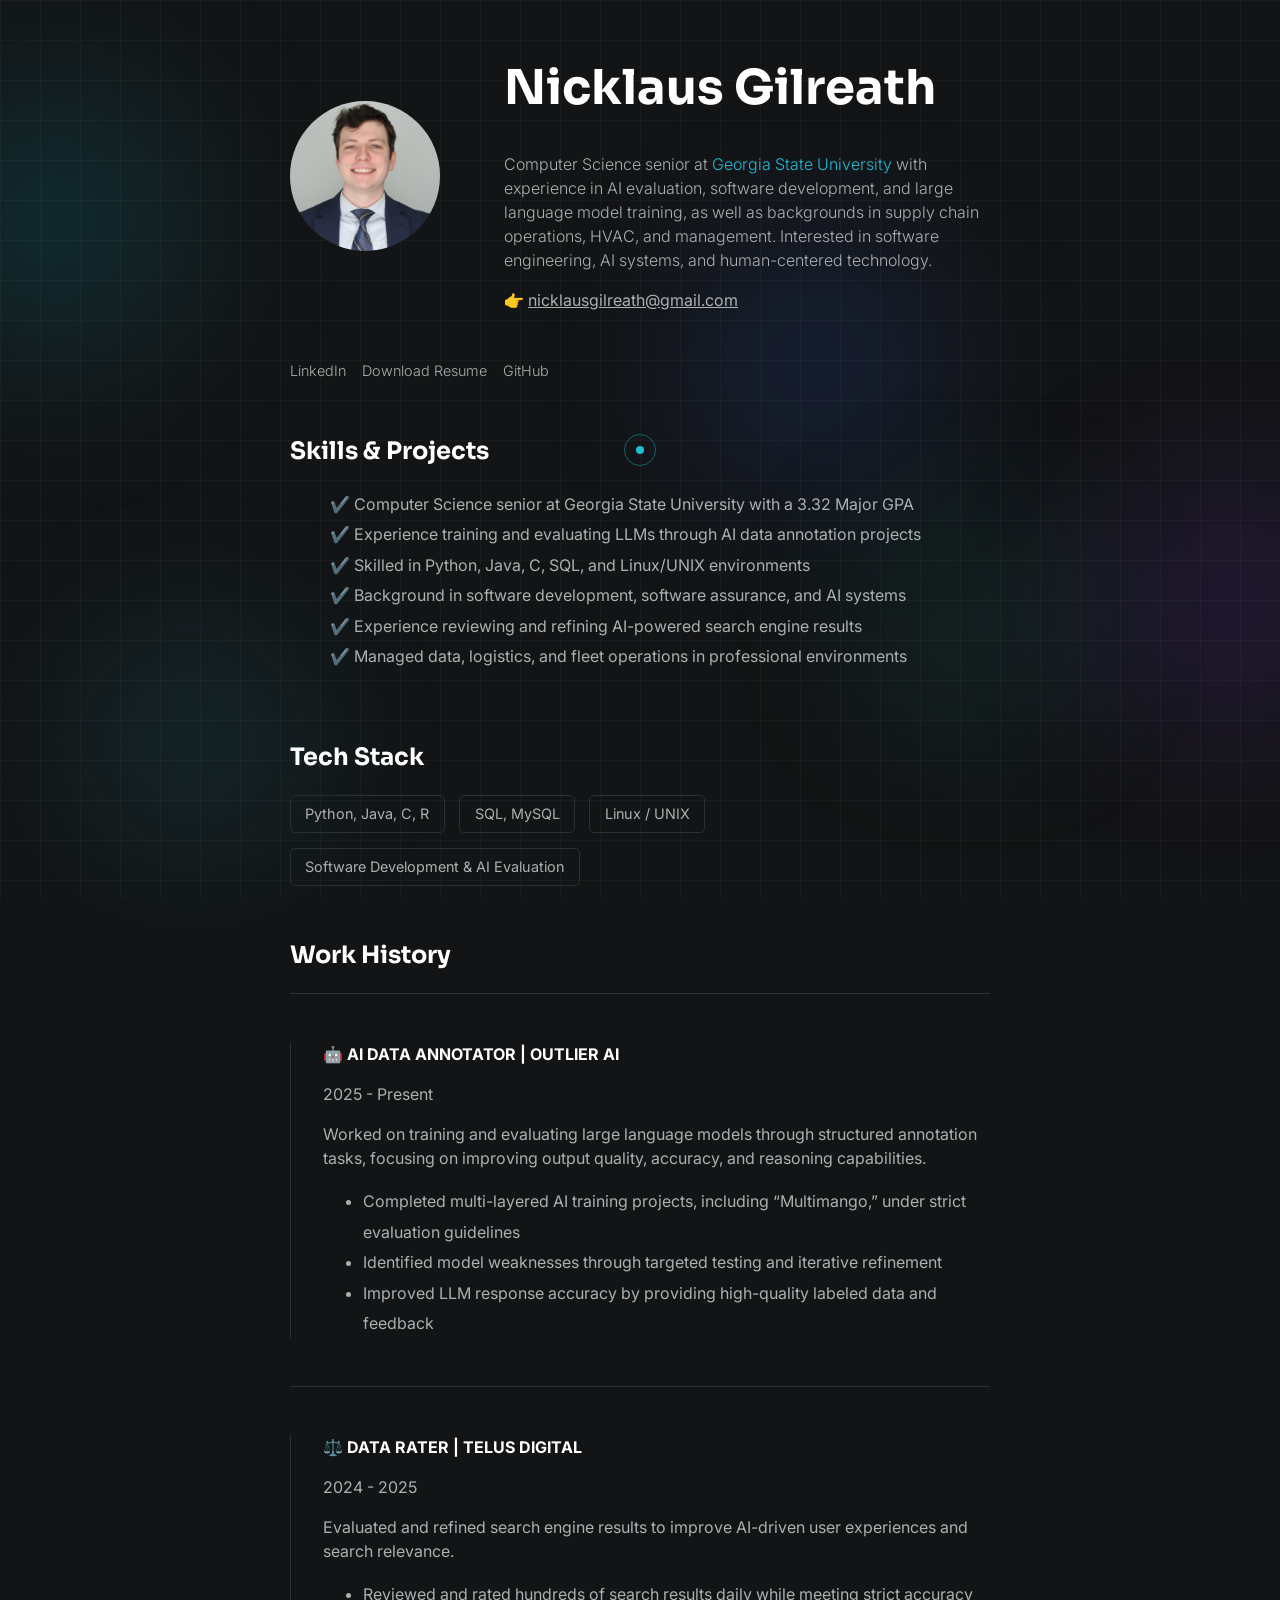
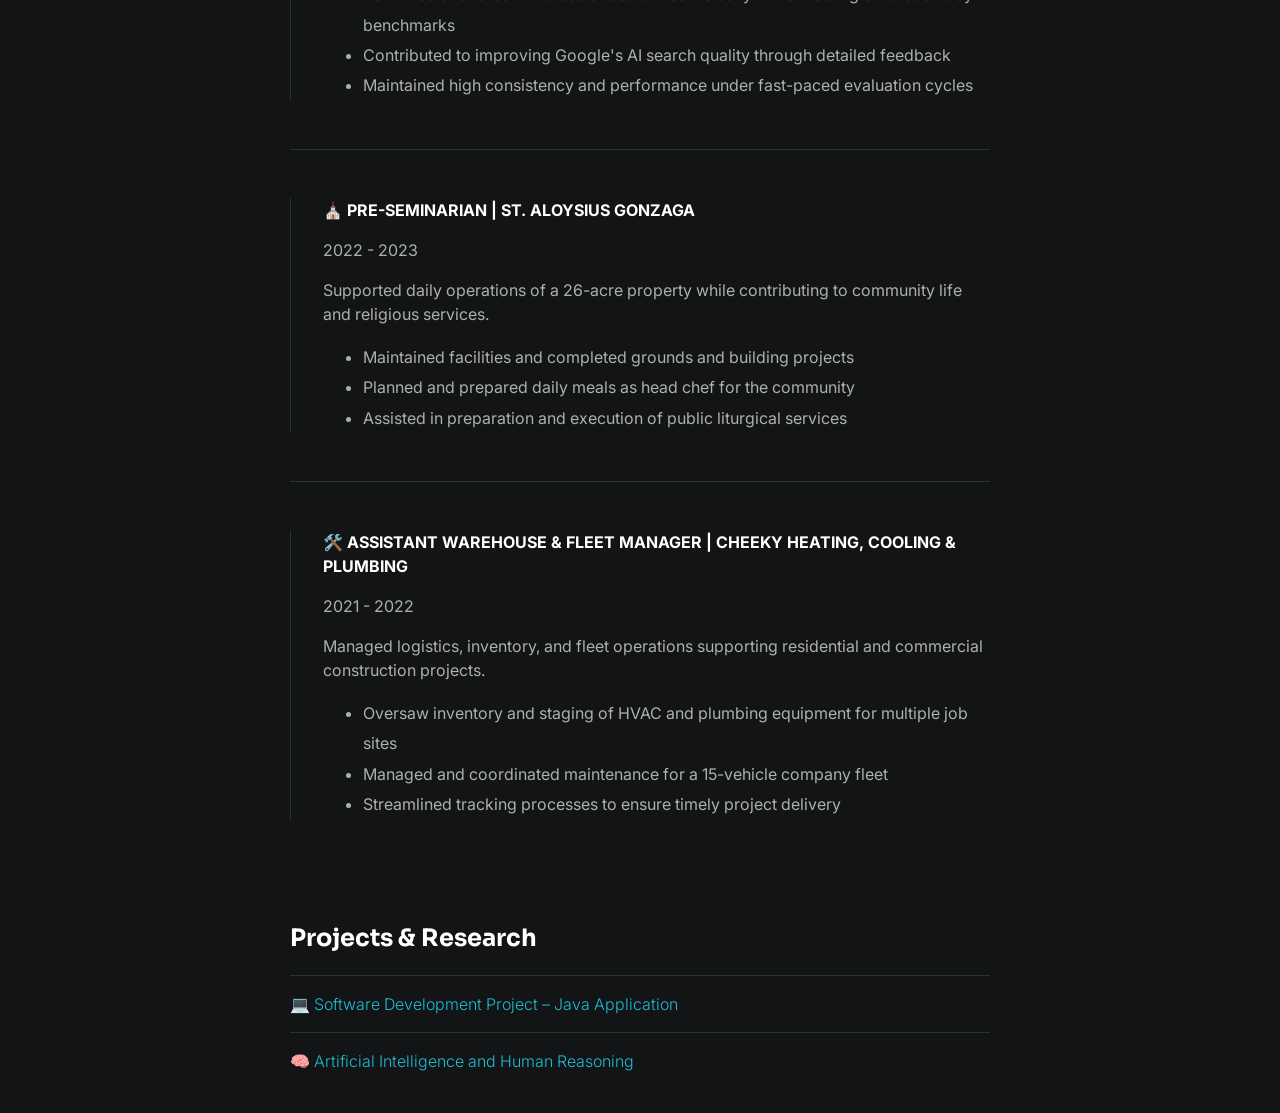
==== index.html @ 9ddf30f8 "Clean portfolio reset" ====
<!DOCTYPE html>
<html lang="en">
<head>
    <meta charset="utf-8">
    <meta http-equiv="X-UA-Compatible" content="IE=edge">
    <title>Nicklaus Gilreath</title>
    <meta name="viewport" content="width=device-width, initial-scale=1">
    <link rel="stylesheet" type="text/css" media="screen" href="./styles/main.css">
</head>
<body>

    <div class="cursor-dot"></div>
    <div class="cursor-outline"></div>

    <div class="bg-decoration bg-decoration-1"></div>
    <div class="bg-decoration bg-decoration-2"></div>
    <div class="bg-decoration bg-decoration-3"></div>
    <div class="bg-decoration bg-decoration-4"></div>
    <div class="bg-decoration bg-decoration-5"></div>
    <div class="bg-decoration bg-decoration-6"></div>
    <div class="bg-decoration bg-decoration-7"></div>

    <div id="container--main">

        <section id="wrapper--hero" class="section--page">
            <img id="profile-pic" src="./assets/images/Nicklaus_Gilreath_Headshot-2.jpg" alt="Nick Gilreath headshot"/>

            <div>
                <h1 id="user-name">Nicklaus Gilreath</h1>
                <p id="bio">
                    Computer Science senior at <a href="https://csds.gsu.edu" target="_blank">Georgia State University</a> with experience in AI evaluation, software development, and large language model training, as well as backgrounds in supply chain operations, HVAC, and management. Interested in software engineering, AI systems, and human-centered technology.
                </p>
                <p id="email">
                    👉 <span id="email-text" role="button" tabindex="0">nicklausgilreath@gmail.com</span>
                    <span id="copy-message">Copied to clipboard!</span>
                </p>
            </div>
        </section>

        <section class="section--page">
            <div id="socials--list">
                <a href="https://www.linkedin.com/in/nicklaus-gilreath/" target="_blank">LinkedIn</a>
                <a href="./assets/Nicklaus W Gilreath Resume.pdf" target="_blank">Download Resume</a>
                <a href="https://github.com/nwg02" target="_blank">GitHub</a>
            </div>
        </section>

        <section class="section--page">
            <h2>Skills & Projects</h2>
            <ul id="qualifications--list">
                <li> ✔️ Computer Science senior at Georgia State University with a 3.32 Major GPA</li>
                <li> ✔️ Experience training and evaluating LLMs through AI data annotation projects</li>
                <li> ✔️ Skilled in Python, Java, C, SQL, and Linux/UNIX environments</li>
                <li> ✔️ Background in software development, software assurance, and AI systems</li>
                <li> ✔️ Experience reviewing and refining AI-powered search engine results</li>
                <li> ✔️ Managed data, logistics, and fleet operations in professional environments</li>
            </ul>
        </section>

        <section class="section--page">
            <h2>Tech Stack</h2>

            <div id="wrapper--techstack__items">
                <div class="card--techstack"><span>Python, Java, C, R</span></div>
                <div class="card--techstack"><span>SQL, MySQL</span></div>
                <div class="card--techstack"><span>Linux / UNIX</span></div>
                <div class="card--techstack"><span>Software Development & AI Evaluation</span></div>
            </div>
        </section>

        <section id="work-history-wrapper" class="section--page">
            <h2>Work History</h2>
            <div class="line-break"></div>

            <div class="card--work-history">
                <strong>🤖 AI DATA ANNOTATOR | OUTLIER AI</strong>
                <p>2025 - Present</p>
                <p>Worked on training and evaluating large language models through structured annotation tasks, focusing on improving output quality, accuracy, and reasoning capabilities.</p>
                <ul>
                    <li>Completed multi-layered AI training projects, including “Multimango,” under strict evaluation guidelines</li>
                    <li>Identified model weaknesses through targeted testing and iterative refinement</li>
                    <li>Improved LLM response accuracy by providing high-quality labeled data and feedback</li>
                </ul>
            </div>

            <div class="line-break"></div>

            <div class="card--work-history">
                <strong>⚖️ DATA RATER | TELUS DIGITAL</strong>
                <p>2024 - 2025</p>
                <p>Evaluated and refined search engine results to improve AI-driven user experiences and search relevance.</p>
                <ul>
                    <li>Reviewed and rated hundreds of search results daily while meeting strict accuracy benchmarks</li>
                    <li>Contributed to improving Google's AI search quality through detailed feedback</li>
                    <li>Maintained high consistency and performance under fast-paced evaluation cycles</li>
                </ul>
            </div>

            <div class="line-break"></div>

            <div class="card--work-history">
                <strong>⛪ PRE-SEMINARIAN | ST. ALOYSIUS GONZAGA</strong>
                <p>2022 - 2023</p>
                <p>Supported daily operations of a 26-acre property while contributing to community life and religious services.</p>
                <ul>
                    <li>Maintained facilities and completed grounds and building projects</li>
                    <li>Planned and prepared daily meals as head chef for the community</li>
                    <li>Assisted in preparation and execution of public liturgical services</li>
                </ul>
            </div>

            <div class="line-break"></div>

            <div class="card--work-history">
                <strong>🛠️ ASSISTANT WAREHOUSE & FLEET MANAGER | CHEEKY HEATING, COOLING & PLUMBING</strong>
                <p>2021 - 2022</p>
                <p>Managed logistics, inventory, and fleet operations supporting residential and commercial construction projects.</p>
                <ul>
                    <li>Oversaw inventory and staging of HVAC and plumbing equipment for multiple job sites</li>
                    <li>Managed and coordinated maintenance for a 15-vehicle company fleet</li>
                    <li>Streamlined tracking processes to ensure timely project delivery</li>
                </ul>
            </div>
        </section>

        <section class="section--page">
            <h2>Projects & Research</h2>

            <div class="card--project">
                <a href="software-project.html">
                    <span>💻 </span>Software Development Project – Java Application
                </a>
            </div>

            <div class="card--project">
                <a href="./assets/(nick)ethics poster.pdf" target="_blank">
                    <span>🧠 </span>Artificial Intelligence and Human Reasoning
                </a>
            </div>
        </section>

    </div>

    <script>
        const cursorDot = document.querySelector('.cursor-dot');
        const cursorOutline = document.querySelector('.cursor-outline');

        let mouseX = window.innerWidth / 2;
        let mouseY = window.innerHeight / 2;
        let outlineX = mouseX;
        let outlineY = mouseY;

        cursorDot.style.left = `${mouseX}px`;
        cursorDot.style.top = `${mouseY}px`;
        cursorOutline.style.left = `${outlineX}px`;
        cursorOutline.style.top = `${outlineY}px`;

        window.addEventListener('mousemove', (e) => {
            mouseX = e.clientX;
            mouseY = e.clientY;

            cursorDot.style.left = `${mouseX}px`;
            cursorDot.style.top = `${mouseY}px`;
        });

        function animateCursor() {
            outlineX += (mouseX - outlineX) * 0.12;
            outlineY += (mouseY - outlineY) * 0.12;

            cursorOutline.style.left = `${outlineX}px`;
            cursorOutline.style.top = `${outlineY}px`;

            requestAnimationFrame(animateCursor);
        }

        animateCursor();

        const interactiveElements = document.querySelectorAll('a, button, #email-text, .card--project, .card--techstack');

        interactiveElements.forEach(el => {
            el.addEventListener('mouseenter', () => {
                document.body.classList.add('cursor-hover');
            });

            el.addEventListener('mouseleave', () => {
                document.body.classList.remove('cursor-hover');
            });
        });

        const emailText = document.getElementById('email-text');
        const copyMessage = document.getElementById('copy-message');
        const email = 'nicklausgilreath@gmail.com';

        function copyEmail() {
            navigator.clipboard.writeText(email).then(() => {
                copyMessage.classList.add('show');

                setTimeout(() => {
                    copyMessage.classList.remove('show');
                }, 2000);
            });
        }

        emailText.addEventListener('click', copyEmail);

        emailText.addEventListener('keypress', function(e) {
            if (e.key === 'Enter' || e.key === ' ') {
                copyEmail();
            }
        });
    </script>
</body>
</html>
---- styles/main.css ----
@import url('https://fonts.googleapis.com/css2?family=Inter:wght@300;400;500;600;700&family=Sora:wght@400;500;600;700&display=swap');

:root{
    --mainTextColor-light:#000;
    --secondaryTextColor-light:rgb(51 51 51);
    --mainLinkColor-light:#0da2b8;
    --mainBorderColor-light:rgb(218, 218, 218);
    --mainBgColor-light:rgb(249, 250,251);

    --mainTextColor-dark:#fff;
    --secondaryTextColor-dark:#adb0b1;
    --mainLinkColor-dark:rgb(30, 190,214);
    --mainBorderColor-dark:#2b3031;
    --mainBgColor-dark:#131415;

    --mainTextColor: var(--mainTextColor-dark);
    --secondaryTextColor:var(--secondaryTextColor-dark);
    --mainLinkColor: var(--mainLinkColor-dark);
    --mainBorderColor: var(--mainBorderColor-dark);
    --mainBgColor: var(--mainBgColor-dark);
}

*{
    font-family: 'Inter', sans-serif;
    line-height: 1.5em;
    box-sizing: border-box;
    color: var(--mainTextColor);
}

h1, h2, h3, #user-name {
    font-family: 'Sora', sans-serif;
}

body{
    background-color: var(--mainBgColor);
    position: relative;
    overflow-x: hidden;
    cursor: none;
}

p, span, li{
    color: var(--secondaryTextColor);
    font-size: 1em;
}

a{
    text-decoration: none;
    color: var(--mainLinkColor);
    font-weight: 500;
    position: relative;
}

a::after {
    content: "";
    position: absolute;
    left: 0;
    bottom: -2px;
    width: 0%;
    height: 1px;
    background-color: var(--mainLinkColor);
    transition: width 0.3s ease;
}

a:hover::after {
    width: 100%;
}

li{
    line-height: 1.9em;
}

#container--main{
    max-width: 700px;
    margin: 0 auto;
    position: relative;
    z-index: 1;
}

.section--page{
    padding-top: 1em;
    padding-bottom: 1em;
}

#wrapper--hero{
    display: flex;
    align-items: center;
    gap: 4em;
}

#user-name{
    font-size: 3em;
    line-height: 1em;
}

#bio, a{
    font-weight: 300;
}

#profile-pic{
    border-radius: 50%;
    width: 150px;
    height: 150px;
    object-fit: cover;
}

#email{
    color: var(--mainTextColor);
}

#socials--list{
    display: flex;
    justify-content: flex-start;
    column-gap: 1em;
    flex-wrap: wrap;
}

#socials--list a{
    font-size: 0.9em;
    color: var(--secondaryTextColor);
    transition: 0.3s;
}

#socials--list a:hover{
    color: var(--mainLinkColor);
}

#qualifications--list{
    list-style: none;
}

#wrapper--techstack__items{
    display: flex;
    flex-wrap: wrap;
    gap: 1em;
    font-size: 0.9em;
}

.card--techstack{
    border: 1px solid var(--mainBorderColor);
    padding: 0.5em 1em;
    border-radius: 5px;
}

.card--work-history{
    border-left: 1px solid var(--mainBorderColor);
    margin-top: 3em;
    margin-bottom: 3em;
    padding-left: 2em;
}

.line-break{
    background-color: var(--mainBorderColor);
    height: 1px;
}

.card--project{
    padding-top: 1em;
    padding-bottom: 1em;
    border-top: 1px solid var(--mainBorderColor);
}

.card--project,
.card--techstack,
.card--work-history {
    transition: transform 0.25s ease, box-shadow 0.25s ease, border-color 0.25s ease;
}

.card--project:hover,
.card--techstack:hover,
.card--work-history:hover {
    transform: translateY(-4px);
    box-shadow: 0 8px 24px rgba(0,0,0,0.25);
    border-color: var(--mainLinkColor);
}

#email-text {
    cursor: pointer;
    text-decoration: underline;
}

#email-text:hover {
    color: var(--mainLinkColor);
}

#copy-message {
    margin-left: 10px;
    color: var(--mainLinkColor);
    opacity: 0;
    transition: opacity 0.4s ease;
    pointer-events: none;
}

#copy-message.show {
    opacity: 1;
}

.bg-decoration{
    position: fixed;
    border-radius: 50%;
    filter: blur(90px);
    z-index: 0;
    opacity: 0.18;
    pointer-events: none;
    animation-timing-function: ease-in-out;
    animation-iteration-count: infinite;
    animation-direction: alternate;
}

.bg-decoration-1{
    width: 260px;
    height: 260px;
    background: #0da2b8;
    top: 10%;
    left: -80px;
    animation: floatBlob1 12s infinite alternate ease-in-out;
}

.bg-decoration-2{
    width: 220px;
    height: 220px;
    background: #7c3aed;
    top: 55%;
    right: -60px;
    animation: floatBlob2 15s infinite alternate ease-in-out;
}

.bg-decoration-3{
    width: 180px;
    height: 180px;
    background: #1ebed6;
    bottom: 8%;
    left: 8%;
    animation: floatBlob3 18s infinite alternate ease-in-out;
}

.bg-decoration-4{
    width: 220px;
    height: 220px;
    background: #2563eb;
    top: 28%;
    left: 55%;
    animation: floatBlob4 14s infinite alternate ease-in-out;
}

.bg-decoration-5{
    width: 160px;
    height: 160px;
    background: #14b8a6;
    bottom: 22%;
    right: 18%;
    animation: floatBlob5 16s infinite alternate ease-in-out;
}

@keyframes floatBlob4 {
    0% { transform: translate(0, 0) scale(1); }
    25% { transform: translate(35px, -20px) scale(1.06); }
    50% { transform: translate(-20px, 40px) scale(0.95); }
    75% { transform: translate(50px, 20px) scale(1.08); }
    100% { transform: translate(-10px, -30px) scale(1); }
}

@keyframes floatBlob5 {
    0% { transform: translate(0, 0) scale(1); }
    25% { transform: translate(-25px, 20px) scale(1.04); }
    50% { transform: translate(30px, -35px) scale(0.96); }
    75% { transform: translate(-35px, -10px) scale(1.06); }
    100% { transform: translate(20px, -45px) scale(1); }
}

.bg-decoration{
    filter: blur(95px);
    opacity: 0.22;
}

@keyframes floatBlob1 {
    0% { transform: translate(0, 0) scale(1); }
    25% { transform: translate(30px, -20px) scale(1.05); }
    50% { transform: translate(60px, 30px) scale(0.95); }
    75% { transform: translate(20px, 60px) scale(1.08); }
    100% { transform: translate(70px, 10px) scale(1); }
}

@keyframes floatBlob2 {
    0% { transform: translate(0, 0) scale(1); }
    25% { transform: translate(-40px, 20px) scale(1.04); }
    50% { transform: translate(-70px, -30px) scale(0.96); }
    75% { transform: translate(-20px, 50px) scale(1.06); }
    100% { transform: translate(-60px, -10px) scale(1); }
}

@keyframes floatBlob3 {
    0% { transform: translate(0, 0) scale(1); }
    25% { transform: translate(20px, -30px) scale(1.03); }
    50% { transform: translate(-10px, -60px) scale(0.97); }
    75% { transform: translate(40px, -20px) scale(1.05); }
    100% { transform: translate(10px, -80px) scale(1); }
}

.cursor-dot,
.cursor-outline {
    position: fixed;
    top: 0;
    left: 0;
    pointer-events: none;
    border-radius: 50%;
    z-index: 9999;
    transform: translate(-50%, -50%);
}

.cursor-dot {
    width: 8px;
    height: 8px;
    background-color: var(--mainLinkColor);
}

.cursor-outline {
    width: 32px;
    height: 32px;
    border: 1px solid rgba(30, 190, 214, 0.45);
    transition: width 0.2s ease, height 0.2s ease, border-color 0.2s ease, background-color 0.2s ease;
}

body.cursor-hover .cursor-outline {
    width: 48px;
    height: 48px;
    border-color: rgba(30, 190, 214, 0.8);
    background-color: rgba(30, 190, 214, 0.08);
}

body.cursor-hover .cursor-dot {
    transform: translate(-50%, -50%) scale(1.2);
}

body::before{
    content: "";
    position: fixed;
    inset: 0;
    background-image:
        linear-gradient(rgba(255,255,255,0.03) 1px, transparent 1px),
        linear-gradient(90deg, rgba(255,255,255,0.03) 1px, transparent 1px);
    background-size: 40px 40px;
    z-index: 0;
    pointer-events: none;
}

@media(max-width:600px){
    .section--page{
        padding-top: 1em;
        padding-bottom: 1em;
    }

    #wrapper--hero{
        gap: 1em;
        flex-direction: column;
    }

    #profile-pic{
        width: 200px;
        height: 200px;
    }

    .card--work-history{
        border-left: none;
        padding-left: 0;
    }
}

@media (max-width: 768px) {
    body {
        cursor: auto;
    }

    .cursor-dot,
    .cursor-outline {
        display: none;
    }
}

a,
button,
.card--project,
.card--techstack,
#email-text {
    cursor: none !important;
}
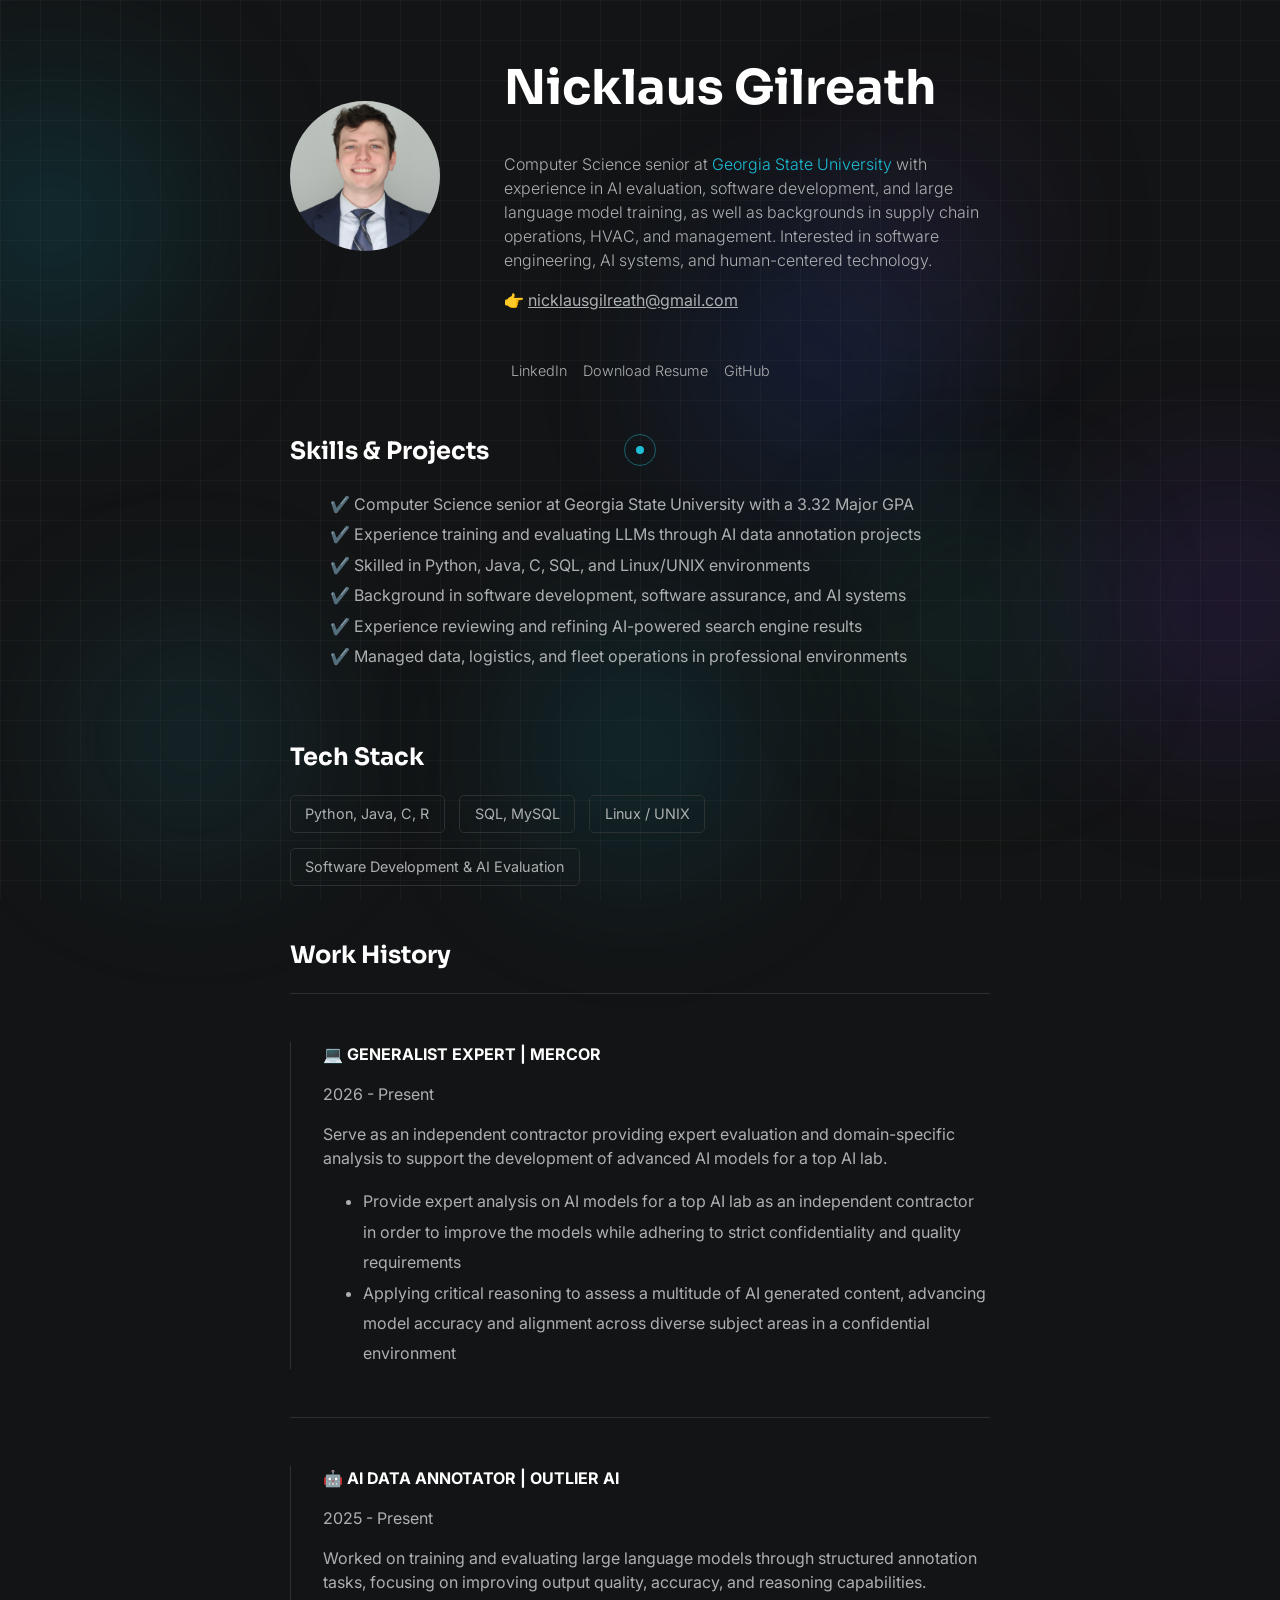
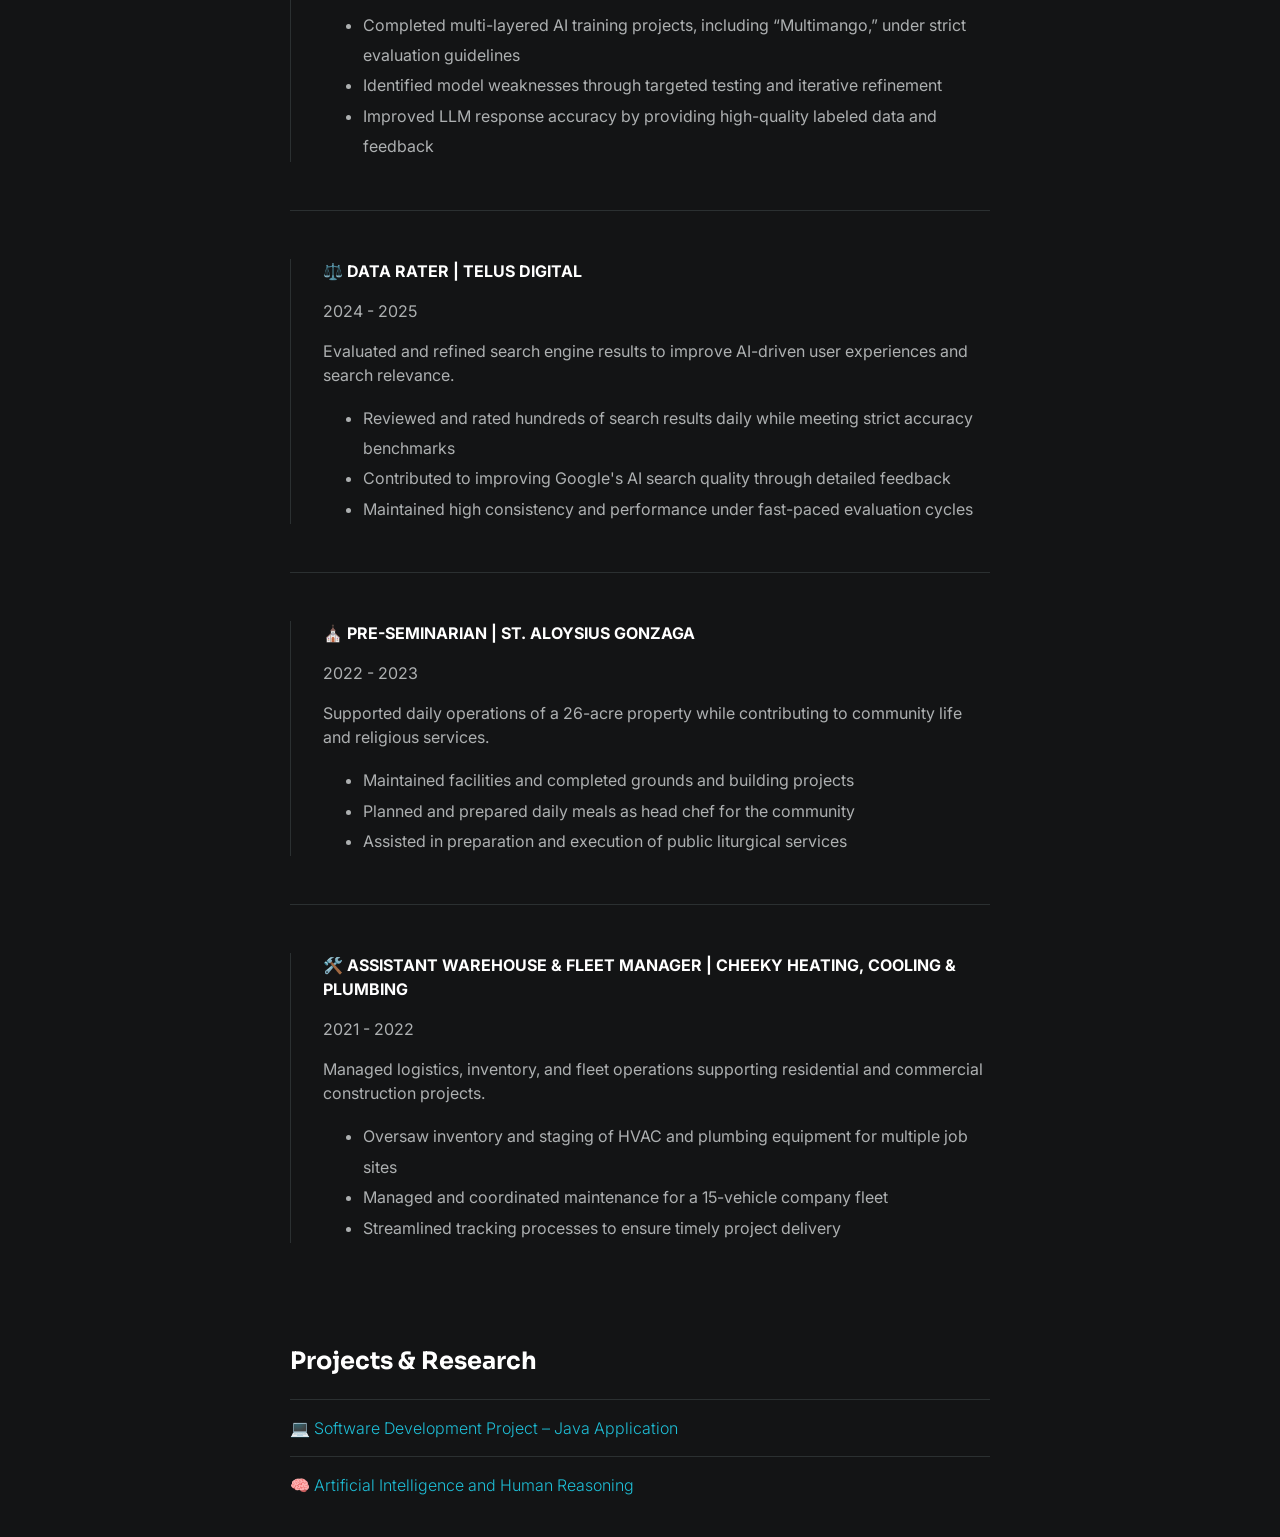
==== commit c0c2cde2: "update work history" ====
--- a/index.html
+++ b/index.html
@@ -73,6 +73,18 @@
             <div class="line-break"></div>
 
             <div class="card--work-history">
+                <strong>💻 GENERALIST EXPERT | MERCOR</strong>
+                <p>2026 - Present</p>
+                <p>Serve as an independent contractor providing expert evaluation and domain-specific analysis to support the development of advanced AI models for a top AI lab.</p>
+                <ul>
+                    <li>Provide expert analysis on AI models for a top AI lab as an independent contractor in order to improve the models while adhering to strict confidentiality and quality requirements</li>
+                    <li>Applying critical reasoning to assess a multitude of AI generated content, advancing model accuracy and alignment across diverse subject areas in a confidential environment</li>
+                </ul>
+            </div>
+
+            <div class="line-break"></div>
+
+            <div class="card--work-history">
                 <strong>🤖 AI DATA ANNOTATOR | OUTLIER AI</strong>
                 <p>2025 - Present</p>
                 <p>Worked on training and evaluating large language models through structured annotation tasks, focusing on improving output quality, accuracy, and reasoning capabilities.</p>
--- a/styles/main.css
+++ b/styles/main.css
@@ -109,7 +109,7 @@
 
 #socials--list{
     display: flex;
-    justify-content: flex-start;
+    justify-content: center;
     column-gap: 1em;
     flex-wrap: wrap;
 }
@@ -197,9 +197,9 @@
 .bg-decoration{
     position: fixed;
     border-radius: 50%;
-    filter: blur(90px);
+    filter: blur(95px);
     z-index: 0;
-    opacity: 0.18;
+    opacity: 0.22;
     pointer-events: none;
     animation-timing-function: ease-in-out;
     animation-iteration-count: infinite;
@@ -251,6 +251,48 @@
     animation: floatBlob5 16s infinite alternate ease-in-out;
 }
 
+.bg-decoration-6{
+    width: 200px;
+    height: 200px;
+    background: #06b6d4;
+    top: 72%;
+    left: 42%;
+    animation: floatBlob6 17s infinite alternate ease-in-out;
+}
+
+.bg-decoration-7{
+    width: 140px;
+    height: 140px;
+    background: #8b5cf6;
+    top: 18%;
+    right: 22%;
+    animation: floatBlob7 13s infinite alternate ease-in-out;
+}
+
+@keyframes floatBlob1 {
+    0% { transform: translate(0, 0) scale(1); }
+    25% { transform: translate(30px, -20px) scale(1.05); }
+    50% { transform: translate(60px, 30px) scale(0.95); }
+    75% { transform: translate(20px, 60px) scale(1.08); }
+    100% { transform: translate(70px, 10px) scale(1); }
+}
+
+@keyframes floatBlob2 {
+    0% { transform: translate(0, 0) scale(1); }
+    25% { transform: translate(-40px, 20px) scale(1.04); }
+    50% { transform: translate(-70px, -30px) scale(0.96); }
+    75% { transform: translate(-20px, 50px) scale(1.06); }
+    100% { transform: translate(-60px, -10px) scale(1); }
+}
+
+@keyframes floatBlob3 {
+    0% { transform: translate(0, 0) scale(1); }
+    25% { transform: translate(20px, -30px) scale(1.03); }
+    50% { transform: translate(-10px, -60px) scale(0.97); }
+    75% { transform: translate(40px, -20px) scale(1.05); }
+    100% { transform: translate(10px, -80px) scale(1); }
+}
+
 @keyframes floatBlob4 {
     0% { transform: translate(0, 0) scale(1); }
     25% { transform: translate(35px, -20px) scale(1.06); }
@@ -267,33 +309,20 @@
     100% { transform: translate(20px, -45px) scale(1); }
 }
 
-.bg-decoration{
-    filter: blur(95px);
-    opacity: 0.22;
-}
-
-@keyframes floatBlob1 {
-    0% { transform: translate(0, 0) scale(1); }
-    25% { transform: translate(30px, -20px) scale(1.05); }
-    50% { transform: translate(60px, 30px) scale(0.95); }
-    75% { transform: translate(20px, 60px) scale(1.08); }
-    100% { transform: translate(70px, 10px) scale(1); }
-}
-
-@keyframes floatBlob2 {
-    0% { transform: translate(0, 0) scale(1); }
-    25% { transform: translate(-40px, 20px) scale(1.04); }
-    50% { transform: translate(-70px, -30px) scale(0.96); }
-    75% { transform: translate(-20px, 50px) scale(1.06); }
-    100% { transform: translate(-60px, -10px) scale(1); }
-}
-
-@keyframes floatBlob3 {
-    0% { transform: translate(0, 0) scale(1); }
-    25% { transform: translate(20px, -30px) scale(1.03); }
-    50% { transform: translate(-10px, -60px) scale(0.97); }
-    75% { transform: translate(40px, -20px) scale(1.05); }
-    100% { transform: translate(10px, -80px) scale(1); }
+@keyframes floatBlob6 {
+    0% { transform: translate(0, 0) scale(1); }
+    25% { transform: translate(18px, -22px) scale(1.05); }
+    50% { transform: translate(-28px, 26px) scale(0.96); }
+    75% { transform: translate(34px, -18px) scale(1.07); }
+    100% { transform: translate(-12px, 38px) scale(1); }
+}
+
+@keyframes floatBlob7 {
+    0% { transform: translate(0, 0) scale(1); }
+    25% { transform: translate(-20px, 16px) scale(1.03); }
+    50% { transform: translate(26px, -24px) scale(0.97); }
+    75% { transform: translate(-30px, -12px) scale(1.06); }
+    100% { transform: translate(14px, 28px) scale(1); }
 }
 
 .cursor-dot,
